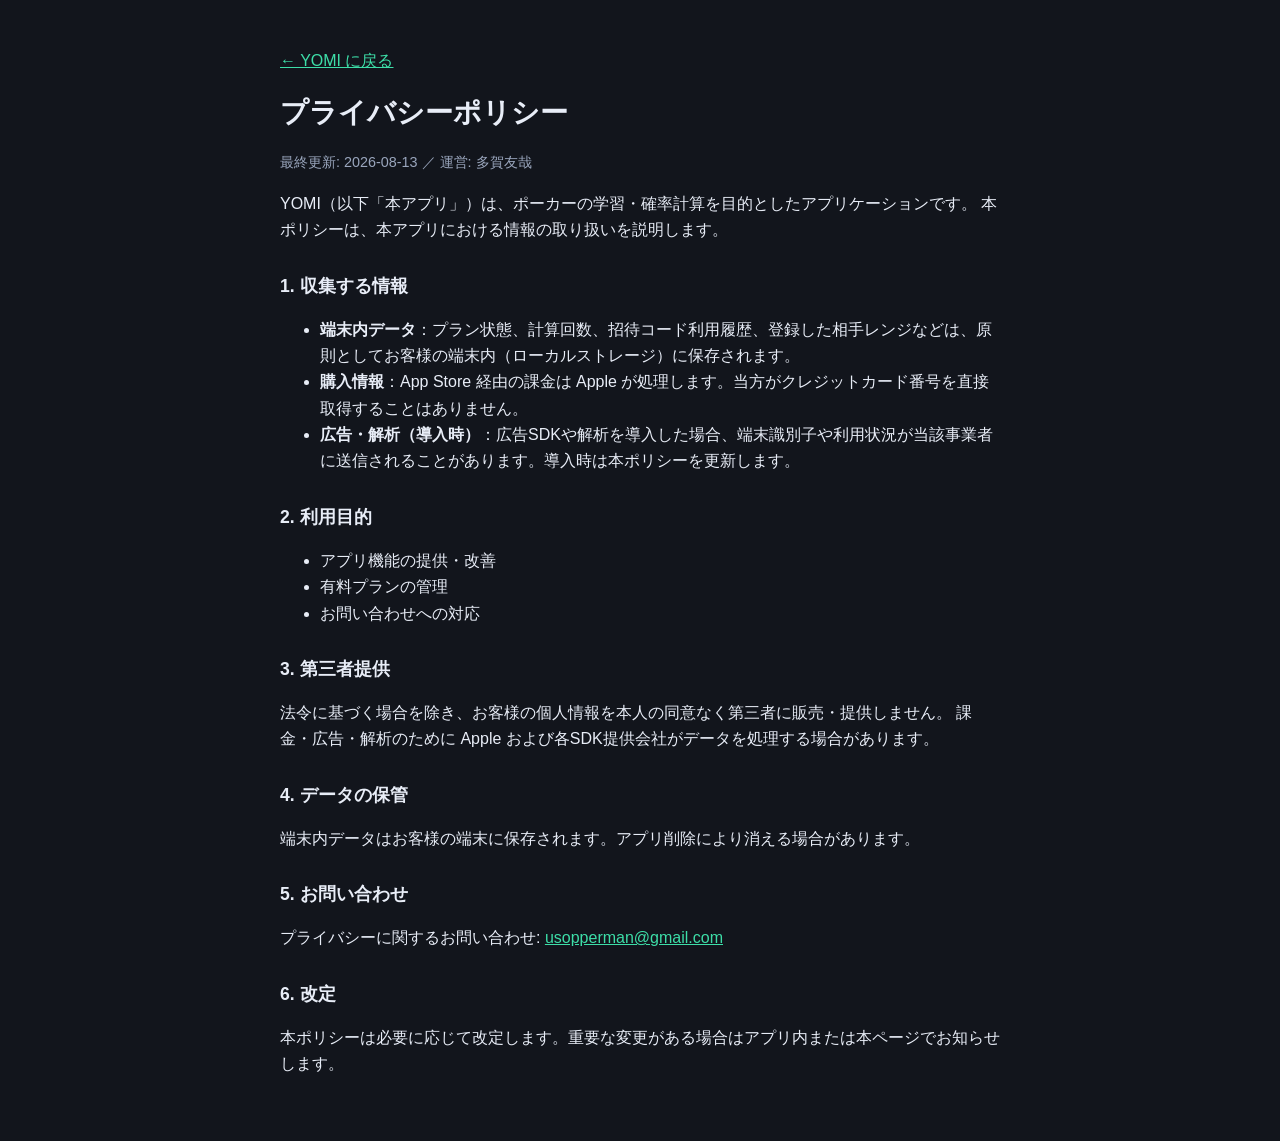
==== privacy.html @ e779c7b5 "Add files via upload" ====
<!DOCTYPE html>
<html lang="ja">
  <head>
    <meta charset="UTF-8" />
    <meta name="viewport" content="width=device-width, initial-scale=1" />
    <title>プライバシーポリシー — YOMI</title>
    <link rel="stylesheet" href="css/legal.css" />
  </head>
  <body>
    <main class="legal">
      <p><a href="./index.html">← YOMI に戻る</a></p>
      <h1>プライバシーポリシー</h1>
      <p class="meta">最終更新: 2026-08-13 ／ 運営: <span data-publisher></span></p>

      <p>
        YOMI（以下「本アプリ」）は、ポーカーの学習・確率計算を目的としたアプリケーションです。
        本ポリシーは、本アプリにおける情報の取り扱いを説明します。
      </p>

      <h2>1. 収集する情報</h2>
      <ul>
        <li>
          <strong>端末内データ</strong>：プラン状態、計算回数、招待コード利用履歴、登録した相手レンジなどは、原則としてお客様の端末内（ローカルストレージ）に保存されます。
        </li>
        <li>
          <strong>購入情報</strong>：App Store 経由の課金は Apple が処理します。当方がクレジットカード番号を直接取得することはありません。
        </li>
        <li>
          <strong>広告・解析（導入時）</strong>：広告SDKや解析を導入した場合、端末識別子や利用状況が当該事業者に送信されることがあります。導入時は本ポリシーを更新します。
        </li>
      </ul>

      <h2>2. 利用目的</h2>
      <ul>
        <li>アプリ機能の提供・改善</li>
        <li>有料プランの管理</li>
        <li>お問い合わせへの対応</li>
      </ul>

      <h2>3. 第三者提供</h2>
      <p>
        法令に基づく場合を除き、お客様の個人情報を本人の同意なく第三者に販売・提供しません。
        課金・広告・解析のために Apple および各SDK提供会社がデータを処理する場合があります。
      </p>

      <h2>4. データの保管</h2>
      <p>端末内データはお客様の端末に保存されます。アプリ削除により消える場合があります。</p>

      <h2>5. お問い合わせ</h2>
      <p>
        プライバシーに関するお問い合わせ: <a data-email href="mailto:"></a>
      </p>

      <h2>6. 改定</h2>
      <p>本ポリシーは必要に応じて改定します。重要な変更がある場合はアプリ内または本ページでお知らせします。</p>
    </main>
    <script type="module">
      import { PUBLISHER } from './js/storeConfig.js';
      document.querySelectorAll('[data-publisher]').forEach((el) => {
        el.textContent = PUBLISHER.displayName;
      });
      document.querySelectorAll('[data-email]').forEach((el) => {
        el.textContent = PUBLISHER.supportEmail;
        el.setAttribute('href', `mailto:${PUBLISHER.supportEmail}`);
      });
    </script>
  </body>
</html>
---- css/legal.css ----
body {
  margin: 0;
  font-family: "Hiragino Sans", "Noto Sans JP", sans-serif;
  background: #12151c;
  color: #e8edf7;
  line-height: 1.65;
}

.legal {
  width: min(720px, calc(100% - 2rem));
  margin: 0 auto;
  padding: 2rem 0 3rem;
}

.legal a {
  color: #3ddea8;
}

.legal h1 {
  font-size: 1.75rem;
  margin: 0.5rem 0;
}

.legal h2 {
  font-size: 1.1rem;
  margin-top: 1.75rem;
}

.meta {
  color: #9aa6bd;
  font-size: 0.9rem;
}

.big {
  font-size: 1.15rem;
  font-weight: 700;
}
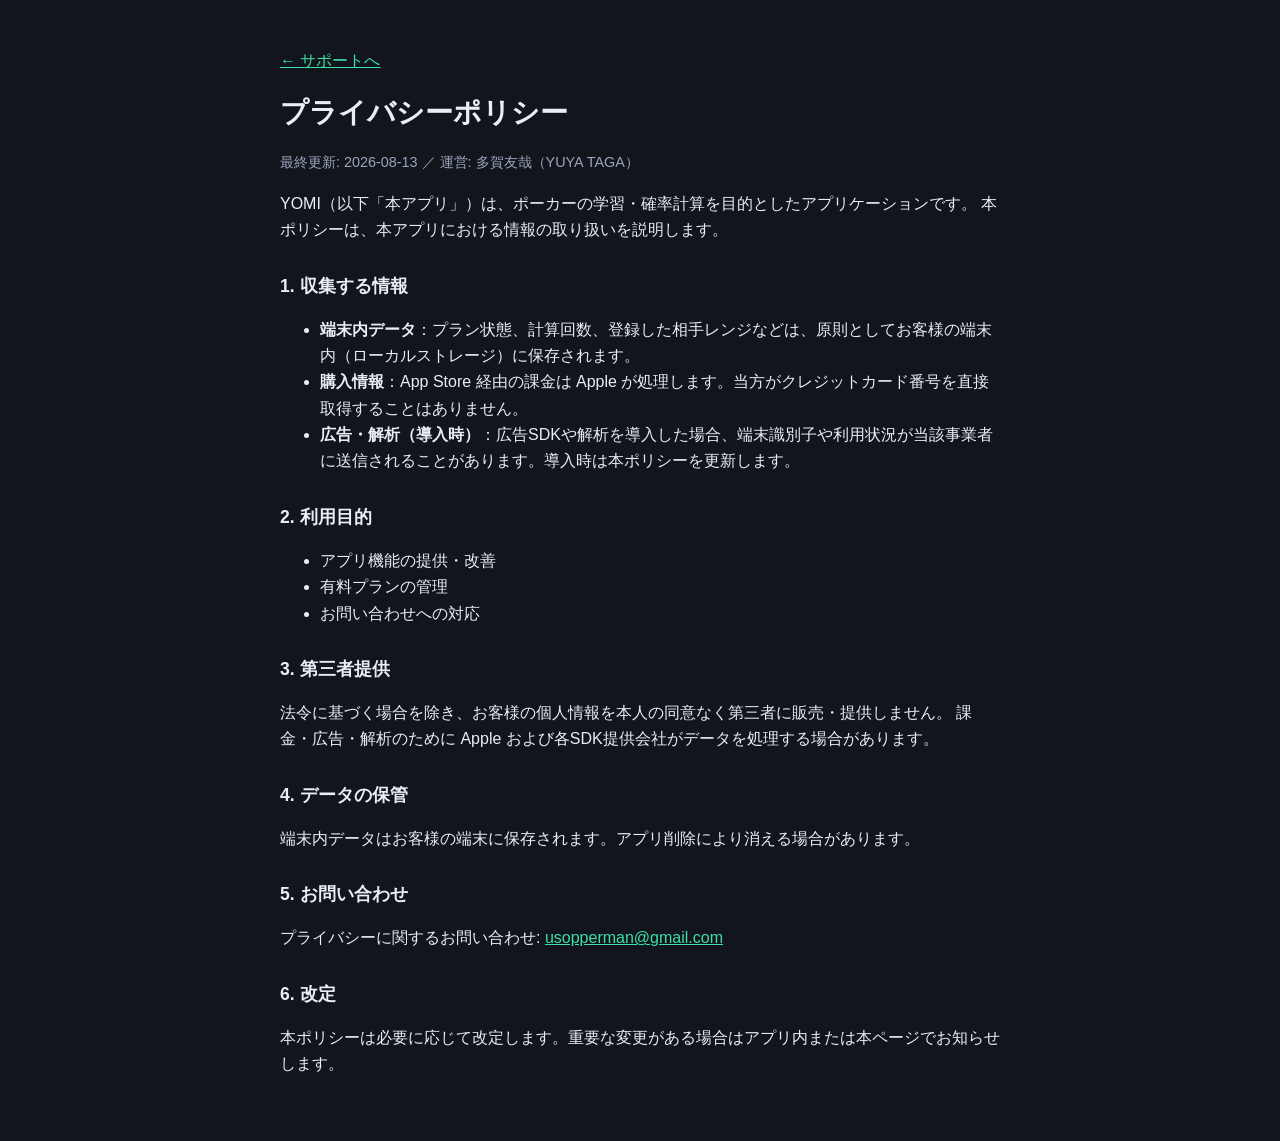
==== commit b521a215: "Add files via upload" ====
--- a/privacy.html
+++ b/privacy.html
@@ -8,9 +8,9 @@
   </head>
   <body>
     <main class="legal">
-      <p><a href="./index.html">← YOMI に戻る</a></p>
+      <p><a href="./support.html">← サポートへ</a></p>
       <h1>プライバシーポリシー</h1>
-      <p class="meta">最終更新: 2026-08-13 ／ 運営: <span data-publisher></span></p>
+      <p class="meta">最終更新: 2026-08-13 ／ 運営: 多賀友哉（YUYA TAGA）</p>
 
       <p>
         YOMI（以下「本アプリ」）は、ポーカーの学習・確率計算を目的としたアプリケーションです。
@@ -20,7 +20,7 @@
       <h2>1. 収集する情報</h2>
       <ul>
         <li>
-          <strong>端末内データ</strong>：プラン状態、計算回数、招待コード利用履歴、登録した相手レンジなどは、原則としてお客様の端末内（ローカルストレージ）に保存されます。
+          <strong>端末内データ</strong>：プラン状態、計算回数、登録した相手レンジなどは、原則としてお客様の端末内（ローカルストレージ）に保存されます。
         </li>
         <li>
           <strong>購入情報</strong>：App Store 経由の課金は Apple が処理します。当方がクレジットカード番号を直接取得することはありません。
@@ -48,21 +48,12 @@
 
       <h2>5. お問い合わせ</h2>
       <p>
-        プライバシーに関するお問い合わせ: <a data-email href="mailto:"></a>
+        プライバシーに関するお問い合わせ:
+        <a href="mailto:usopperman@gmail.com">usopperman@gmail.com</a>
       </p>
 
       <h2>6. 改定</h2>
       <p>本ポリシーは必要に応じて改定します。重要な変更がある場合はアプリ内または本ページでお知らせします。</p>
     </main>
-    <script type="module">
-      import { PUBLISHER } from './js/storeConfig.js';
-      document.querySelectorAll('[data-publisher]').forEach((el) => {
-        el.textContent = PUBLISHER.displayName;
-      });
-      document.querySelectorAll('[data-email]').forEach((el) => {
-        el.textContent = PUBLISHER.supportEmail;
-        el.setAttribute('href', `mailto:${PUBLISHER.supportEmail}`);
-      });
-    </script>
   </body>
 </html>
